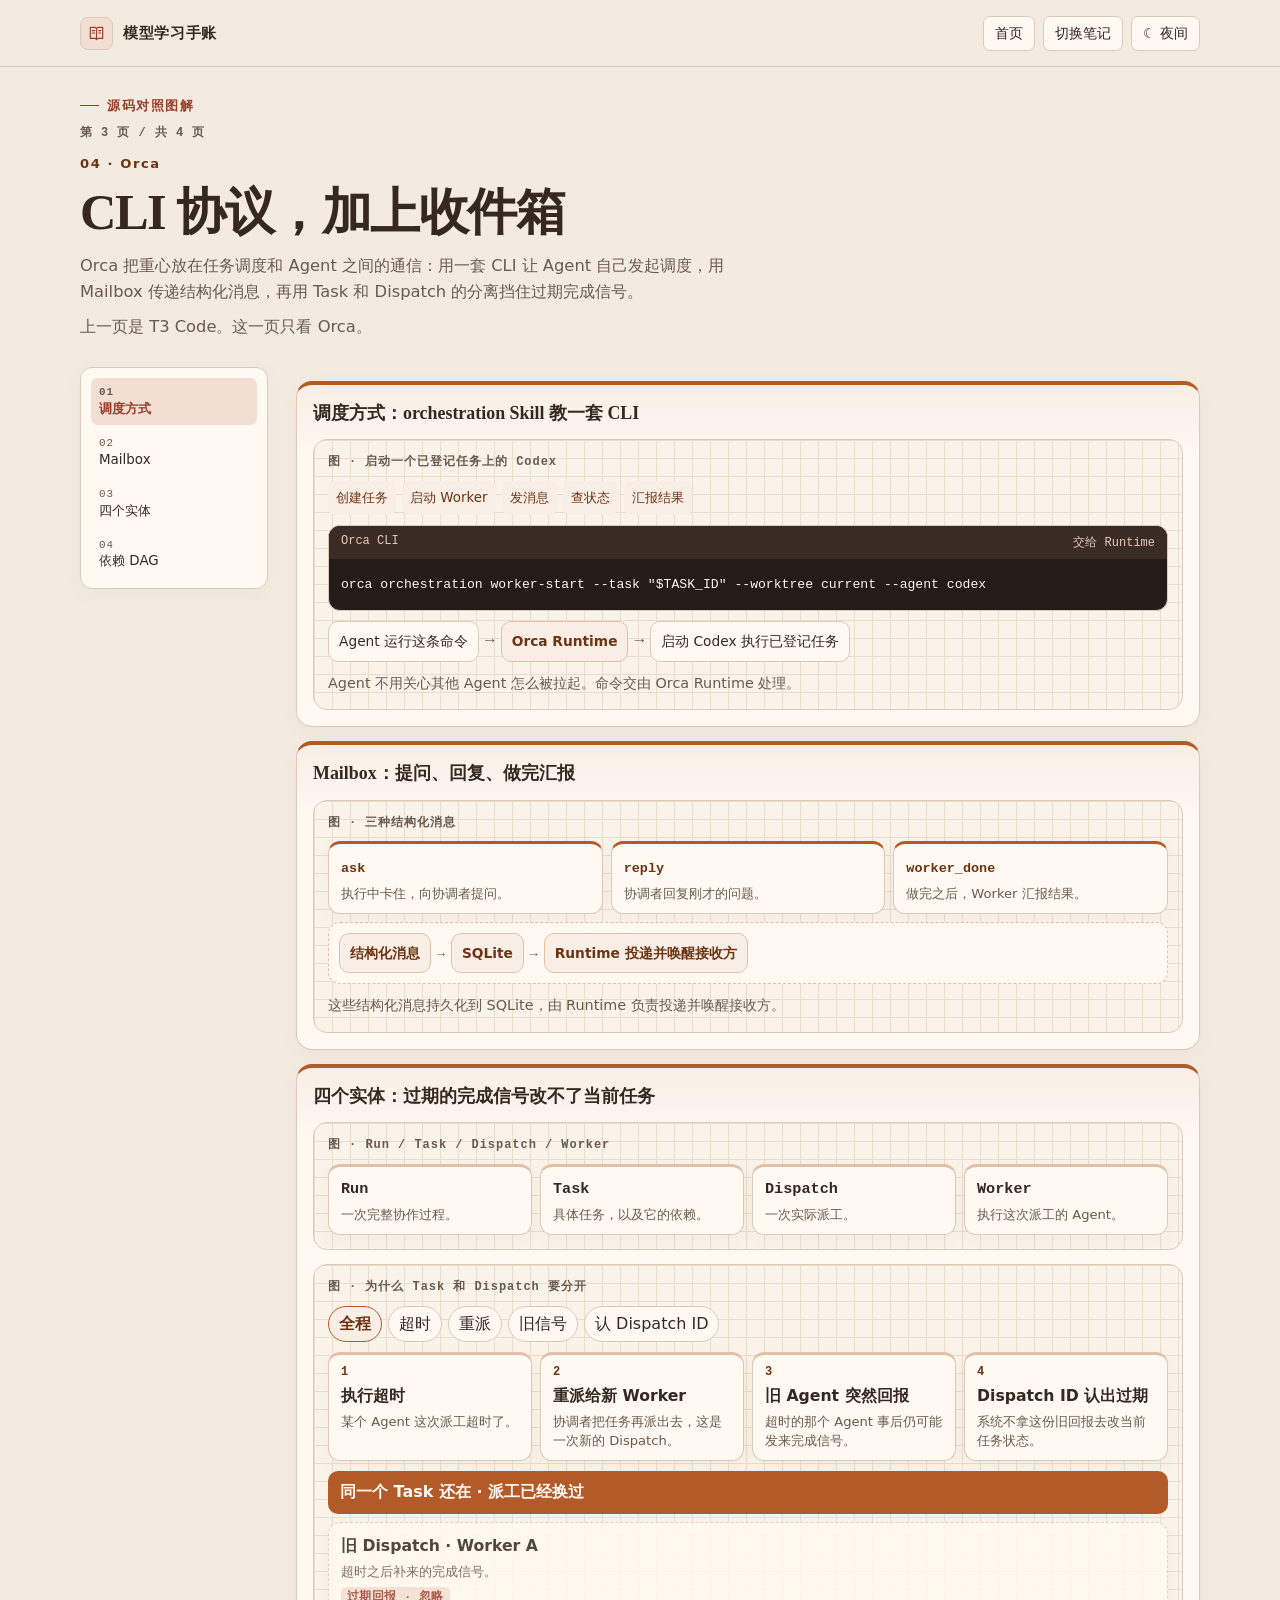
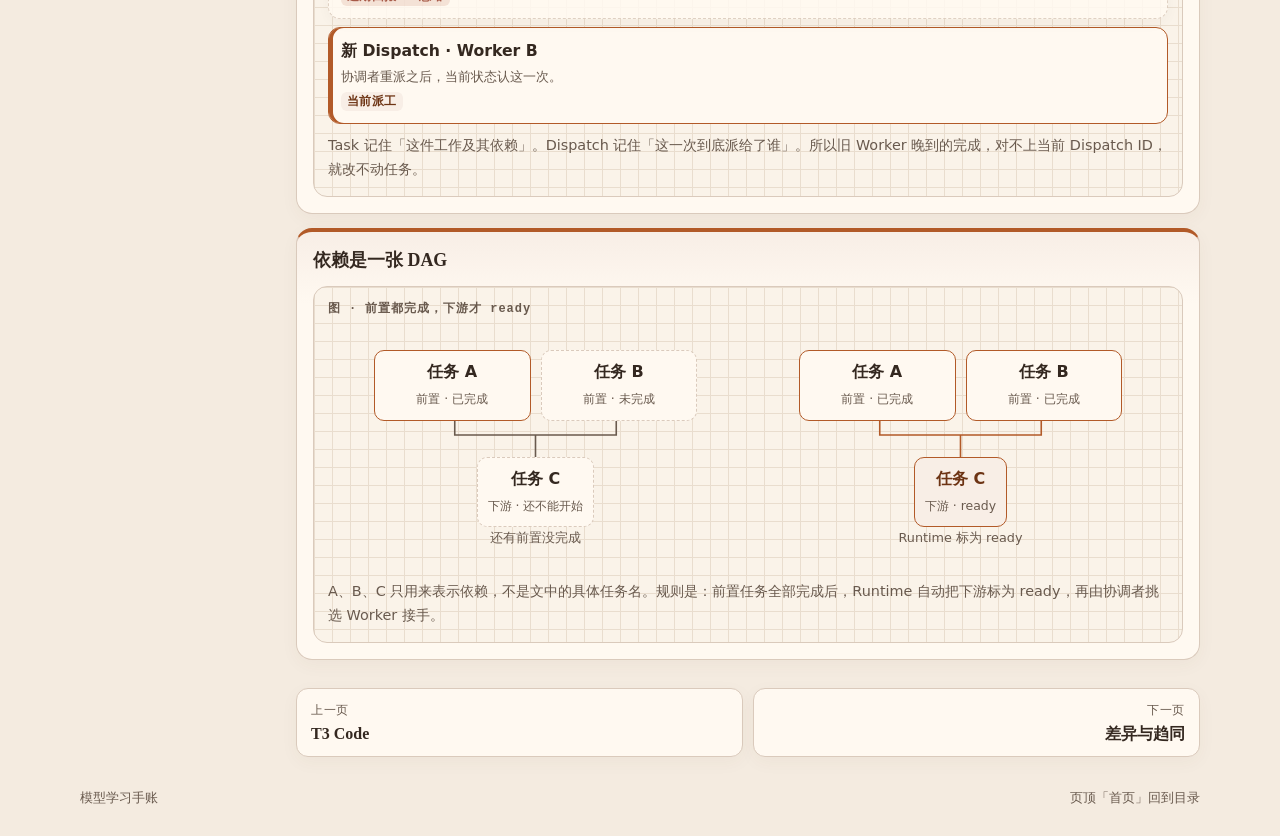
==== orca-orchestration.html @ fe47d328 "Split the T3 Code and Orca note into a four-page series Move the existing explainer out of one long " ====
<!doctype html>
<html lang="zh-CN" data-theme="day">
<head>
<meta charset="utf-8">
<meta name="viewport" content="width=device-width, initial-scale=1">
<meta name="description" content="Orca 把重心放在任务调度和 Agent 之间的通信：用一套 CLI 让 Agent 自己发起调度，用 Mailbox 传递结构化消息，再用 Task 和 Dispatch 的分离挡住过期完成信号。">
<title>Orca：CLI 协议，加上收件箱</title>
<link rel="prev" href="t3code-orchestration.html">
<link rel="next" href="t3code-orca-compare.html">
<script>
(function () {
  try {
    if (localStorage.getItem("transformer-notebook-theme") === "night") {
      document.documentElement.dataset.theme = "night";
    }
  } catch (error) {}
})();
</script>
<link rel="stylesheet" href="t3code-orca.css">
</head>
<body>
<header class="masthead">
  <div class="wrap masthead__inner">
    <div class="brand">
      <svg class="brand__mark" width="33" height="33" viewBox="0 0 20 20" fill="none" aria-hidden="true">
        <path d="M3.5 3.5h5.2l1.3 1.2 1.3-1.2h5.2v11.7h-5.2L10 16.5l-1.3-1.3H3.5zM10 4.7v11.5M5.8 7h2.1m-2.1 2.5h2.1M12.4 7h1.9m-1.9 2.5h1.9" stroke="currentColor" stroke-width="1.25" stroke-linecap="round" stroke-linejoin="round"/>
      </svg>
      模型学习手账
    </div>
    <!-- 回到站点目录。新增笔记只改 pages.js；多于一篇时 site-nav.js 会在此插入「切换笔记」。 -->
    <nav class="masthead__tools" id="study-nav" aria-label="笔记切换">
      <a class="control" href="index.html">首页</a>
      <button class="control theme-button" id="theme" type="button" aria-pressed="false" aria-label="切换夜间主题">☾ 夜间</button>
    </nav>
  </div>
</header>
<main class="wrap">
  <div class="hero">
    <div class="eyebrow">源码对照图解</div>
    <p class="series-pos">第 3 页 / 共 4 页</p>
    <p class="kicker kicker--orca">04 · Orca</p>
    <h1>CLI 协议，加上收件箱</h1>
    <p class="lede">Orca 把重心放在任务调度和 Agent 之间的通信：用一套 CLI 让 Agent 自己发起调度，用 Mailbox 传递结构化消息，再用 Task 和 Dispatch 的分离挡住过期完成信号。</p>
    <p class="lede series-note">上一页是 T3 Code。这一页只看 Orca。</p>
  </div>
  <div class="layout">
    <nav aria-label="页内章节">
      <ol class="toc" id="toc">
        <li><a href="#skill"><small>01</small>调度方式</a></li>
        <li><a href="#mailbox"><small>02</small>Mailbox</a></li>
        <li><a href="#entities"><small>03</small>四个实体</a></li>
        <li><a href="#dag"><small>04</small>依赖 DAG</a></li>
      </ol>
    </nav>
    <div class="sheet">
      <section class="section" id="orca">
        <div class="band band--orca" id="skill">
          <h3>调度方式：orchestration Skill 教一套 CLI</h3>
          <figure class="figure">
            <figcaption class="figure__label">图 · 启动一个已登记任务上的 Codex</figcaption>
            <ul class="skill-list" aria-label="这套 CLI 覆盖的动作">
              <li>创建任务</li>
              <li>启动 Worker</li>
              <li>发消息</li>
              <li>查状态</li>
              <li>汇报结果</li>
            </ul>
            <div class="term" style="margin-top:10px">
              <header><span>Orca CLI</span><span>交给 Runtime</span></header>
              <pre><code><span>orca</span> <span>orchestration</span> <span>worker-start</span> <span>--task</span> <span>"$TASK_ID"</span> <span>--worktree</span> <span>current</span> <span>--agent</span> <span>codex</span></code></pre>
            </div>
            <div class="pipe" style="margin-top:10px">
              <span class="pipe__node">Agent 运行这条命令</span>
              <span class="pipe__arrow" aria-hidden="true">→</span>
              <span class="pipe__node pipe__node--core" style="border-color:var(--orca-line);background:var(--orca-soft);color:var(--orca-deep)">Orca Runtime</span>
              <span class="pipe__arrow" aria-hidden="true">→</span>
              <span class="pipe__node">启动 Codex 执行已登记任务</span>
            </div>
            <p class="figure__note">Agent 不用关心其他 Agent 怎么被拉起。命令交由 Orca Runtime 处理。</p>
          </figure>
        </div>

        <div class="band band--orca" id="mailbox">
          <h3>Mailbox：提问、回复、做完汇报</h3>
          <figure class="figure">
            <figcaption class="figure__label">图 · 三种结构化消息</figcaption>
            <div class="msgs">
              <article class="msg">
                <b><code>ask</code></b>
                <span>执行中卡住，向协调者提问。</span>
              </article>
              <article class="msg">
                <b><code>reply</code></b>
                <span>协调者回复刚才的问题。</span>
              </article>
              <article class="msg">
                <b><code>worker_done</code></b>
                <span>做完之后，Worker 汇报结果。</span>
              </article>
            </div>
            <div class="mail-store">
              <b>结构化消息</b>
              <span class="pipe__arrow" aria-hidden="true">→</span>
              <b>SQLite</b>
              <span class="pipe__arrow" aria-hidden="true">→</span>
              <b>Runtime 投递并唤醒接收方</b>
            </div>
            <p class="figure__note">这些结构化消息持久化到 SQLite，由 Runtime 负责投递并唤醒接收方。</p>
          </figure>
        </div>

        <div class="band band--orca" id="entities">
          <h3>四个实体：过期的完成信号改不了当前任务</h3>
          <figure class="figure">
            <figcaption class="figure__label">图 · Run / Task / Dispatch / Worker</figcaption>
            <ul class="glossary">
              <li class="gloss"><b>Run</b><span>一次完整协作过程。</span></li>
              <li class="gloss"><b>Task</b><span>具体任务，以及它的依赖。</span></li>
              <li class="gloss"><b>Dispatch</b><span>一次实际派工。</span></li>
              <li class="gloss"><b>Worker</b><span>执行这次派工的 Agent。</span></li>
            </ul>
          </figure>
          <figure class="figure story" id="story" data-focus="all">
            <figcaption class="figure__label">图 · 为什么 Task 和 Dispatch 要分开</figcaption>
            <div class="stepper" role="group" aria-label="看过期回报的四步">
              <button type="button" data-focus="all" aria-pressed="true">全程</button>
              <button type="button" data-focus="1" aria-pressed="false">超时</button>
              <button type="button" data-focus="2" aria-pressed="false">重派</button>
              <button type="button" data-focus="3" aria-pressed="false">旧信号</button>
              <button type="button" data-focus="4" aria-pressed="false">认 Dispatch ID</button>
            </div>
            <ol class="steps">
              <li class="step" data-step="1"><i>1</i><b>执行超时</b><span>某个 Agent 这次派工超时了。</span></li>
              <li class="step" data-step="2"><i>2</i><b>重派给新 Worker</b><span>协调者把任务再派出去，这是一次新的 Dispatch。</span></li>
              <li class="step" data-step="3"><i>3</i><b>旧 Agent 突然回报</b><span>超时的那个 Agent 事后仍可能发来完成信号。</span></li>
              <li class="step" data-step="4"><i>4</i><b>Dispatch ID 认出过期</b><span>系统不拿这份旧回报去改当前任务状态。</span></li>
            </ol>
            <div class="dispatches" style="margin-top:10px">
              <div class="task-head">同一个 Task 还在 · 派工已经换过</div>
              <article class="dispatch dispatch--stale">
                <b>旧 Dispatch · Worker A</b>
                <span>超时之后补来的完成信号。</span>
                <em class="stamp stamp--stale">过期回报 · 忽略</em>
              </article>
              <article class="dispatch dispatch--live">
                <b>新 Dispatch · Worker B</b>
                <span>协调者重派之后，当前状态认这一次。</span>
                <em class="stamp stamp--live">当前派工</em>
              </article>
            </div>
            <p class="figure__note">Task 记住「这件工作及其依赖」。Dispatch 记住「这一次到底派给了谁」。所以旧 Worker 晚到的完成，对不上当前 Dispatch ID，就改不动任务。</p>
          </figure>
        </div>

        <div class="band band--orca" id="dag">
          <h3>依赖是一张 DAG</h3>
          <figure class="figure">
            <figcaption class="figure__label">图 · 前置都完成，下游才 ready</figcaption>
            <div class="pair">
              <figure class="dag is-blocked">
                <div class="dag__row">
                  <div class="dag__node is-done"><b>任务 A</b><span>前置 · 已完成</span></div>
                  <div class="dag__node is-wait"><b>任务 B</b><span>前置 · 未完成</span></div>
                </div>
                <svg viewBox="0 0 100 36" preserveAspectRatio="none" aria-hidden="true">
                  <path d="M25 0 V14 H75 V0 M50 14 V36" fill="none" stroke="currentColor" stroke-width="1.6" vector-effect="non-scaling-stroke"/>
                </svg>
                <div class="dag__node is-wait"><b>任务 C</b><span>下游 · 还不能开始</span></div>
                <figcaption>还有前置没完成</figcaption>
              </figure>
              <figure class="dag">
                <div class="dag__row">
                  <div class="dag__node is-done"><b>任务 A</b><span>前置 · 已完成</span></div>
                  <div class="dag__node is-done"><b>任务 B</b><span>前置 · 已完成</span></div>
                </div>
                <svg viewBox="0 0 100 36" preserveAspectRatio="none" aria-hidden="true">
                  <path d="M25 0 V14 H75 V0 M50 14 V36" fill="none" stroke="currentColor" stroke-width="1.6" vector-effect="non-scaling-stroke"/>
                </svg>
                <div class="dag__node is-ready"><b>任务 C</b><span>下游 · ready</span></div>
                <figcaption>Runtime 标为 ready</figcaption>
              </figure>
            </div>
            <p class="figure__note">A、B、C 只用来表示依赖，不是文中的具体任务名。规则是：前置任务全部完成后，Runtime 自动把下游标为 ready，再由协调者挑选 Worker 接手。</p>
          </figure>
        </div>
      </section>
      <nav class="series-nav" aria-label="系列翻页">
          <a class="series-nav__link series-nav__link--prev" href="t3code-orchestration.html">
            <small>上一页</small>
            <b>T3 Code</b>
          </a>
          <a class="series-nav__link series-nav__link--next" href="t3code-orca-compare.html">
            <small>下一页</small>
            <b>差异与趋同</b>
          </a>
      </nav>
    </div>
  </div>
  <footer class="footer">
    <span>模型学习手账</span>
    <span>页顶「首页」回到目录</span>
  </footer>
</main>
<script src="t3code-orca.js"></script>
<script src="pages.js"></script>
<script src="site-nav.js"></script>
</body>
</html>
---- t3code-orca.css ----
/* 四页系列共用：t3code-orca.html、t3code-orchestration.html、orca-orchestration.html、t3code-orca-compare.html。 */
:root {
  color-scheme: light;
  --paper: #f4ebe0;
  --sheet: #fff9f1;
  --canvas: #faf3e9;
  --quiet: #efe4d7;
  --border: #dacabc;
  --grid: #e9ddce;
  --ink: #342820;
  --muted: #695a4e;
  --accent: #983e2b;
  --accent-ink: #fff8f0;
  --tint: #f3ded3;
  --gold: #795b28;
  --wheat: #f1e5ca;
  --shadow: 0 5px 18px #64432b0b;
  --t3: #14656f;
  --t3-deep: #0e4650;
  --t3-soft: #e5f4f5;
  --t3-line: #9dced4;
  --orca: #b25a28;
  --orca-deep: #6d3414;
  --orca-soft: #f8eee6;
  --orca-line: #e2c0a8;
  --serif: Georgia, "Songti SC", "Noto Serif CJK SC", "SimSun", serif;
  --sans: system-ui, -apple-system, "PingFang SC", "Microsoft YaHei", sans-serif;
  --mono: ui-monospace, "SFMono-Regular", Consolas, monospace;
}
:root[data-theme="night"] {
  color-scheme: dark;
  --paper: #211e1a;
  --sheet: #2a2520;
  --canvas: #27231f;
  --quiet: #332b25;
  --border: #514237;
  --grid: #372f28;
  --ink: #f7e8d6;
  --muted: #c4ae99;
  --accent: #f0a28a;
  --accent-ink: #321d16;
  --tint: #462e27;
  --gold: #e6c485;
  --wheat: #3c3324;
  --shadow: 0 5px 18px #140e0a22;
  --t3: #8ed3db;
  --t3-deep: #d7f6f8;
  --t3-soft: #1a3336;
  --t3-line: #3d6c72;
  --orca: #f0b48f;
  --orca-deep: #fde6d8;
  --orca-soft: #3a2c24;
  --orca-line: #7a5340;
}
* { box-sizing: border-box; }
html { scroll-behavior: smooth; }
body {
  margin: 0;
  min-width: 300px;
  background: var(--paper);
  color: var(--ink);
  font: 16px/1.65 var(--sans);
}
button { font: inherit; color: var(--ink); cursor: pointer; }
a { color: var(--accent); }
h1, h2, h3, p { margin: 0; }
button:focus-visible, a:focus-visible {
  outline: 2px solid var(--accent);
  outline-offset: 3px;
}
code {
  font-family: var(--mono);
  font-size: .86em;
}
.wrap { width: min(1120px, calc(100% - 40px)); margin-inline: auto; }
.masthead { position: relative; z-index: 40; border-bottom: 1px solid var(--border); background: var(--paper); }
.masthead__inner {
  display: flex;
  align-items: center;
  justify-content: space-between;
  gap: 12px;
  min-height: 66px;
  flex-wrap: wrap;
}
.brand { display: flex; align-items: center; gap: 10px; font-weight: 750; letter-spacing: .045em; font-size: .91rem; }
.brand__mark { color: var(--accent); background: var(--tint); border: 1px solid var(--border); border-radius: 8px; padding: 6px; }
.masthead__tools { display: flex; align-items: center; justify-content: flex-end; gap: 8px; margin-left: auto; }
.masthead__tools a.control { text-decoration: none; }
.control {
  display: inline-flex;
  align-items: center;
  justify-content: center;
  gap: 7px;
  min-height: 35px;
  border: 1px solid var(--border);
  border-radius: 7px;
  padding: 5px 11px;
  background: var(--sheet);
  color: var(--ink);
  font-size: .875rem;
  line-height: 1.35;
  white-space: nowrap;
}
.control:hover { border-color: var(--accent); color: var(--accent); }
.hero { padding-block: 28px 8px; }
.eyebrow, .kicker {
  display: flex;
  align-items: center;
  gap: 8px;
  color: var(--accent);
  font-size: .82rem;
  font-weight: 750;
  letter-spacing: .12em;
}
.eyebrow::before { content: ""; width: 19px; border-top: 1px solid currentColor; }
.hero h1 {
  max-width: 16em;
  margin: 8px 0 10px;
  font: 700 clamp(1.85rem, 4.6vw, 3.15rem)/1.18 var(--serif);
  letter-spacing: -.03em;
}
.hero h1 span { color: var(--accent); }
.lede { max-width: 42em; color: var(--muted); font-size: 1.02rem; text-wrap: pretty; }
.layout {
  display: grid;
  grid-template-columns: 188px minmax(0, 1fr);
  gap: 28px;
  align-items: start;
  padding-top: 18px;
}
.toc {
  position: sticky;
  top: 14px;
  display: grid;
  gap: 4px;
  margin: 0;
  padding: 10px;
  list-style: none;
  border: 1px solid var(--border);
  border-radius: 12px;
  background: var(--sheet);
  box-shadow: var(--shadow);
}
.toc a {
  display: block;
  padding: 7px 8px;
  border-radius: 7px;
  color: inherit;
  text-decoration: none;
  font-size: .84rem;
  line-height: 1.35;
}
.toc a:hover { background: var(--quiet); }
.toc a[aria-current="location"] { background: var(--tint); color: var(--accent); font-weight: 750; }
.toc small { display: block; color: var(--muted); font-family: var(--mono); font-size: .68rem; letter-spacing: .08em; }
.sheet { display: grid; gap: 28px; min-width: 0; padding-bottom: 12px; }
.section { scroll-margin-top: 18px; }
.section h2 {
  margin: 4px 0 8px;
  font: 700 clamp(1.45rem, 3vw, 1.9rem)/1.25 var(--serif);
  letter-spacing: -.02em;
}
.section .intro { max-width: 44em; color: var(--muted); text-wrap: pretty; }
.kicker--t3 { color: var(--t3-deep); }
.kicker--orca { color: var(--orca-deep); }
.band {
  display: grid;
  gap: 14px;
  margin-top: 14px;
  padding: 16px;
  border: 1px solid var(--border);
  border-radius: 16px;
  background: var(--sheet);
  box-shadow: var(--shadow);
}
.band--t3 { border-top: 4px solid var(--t3); background: linear-gradient(180deg, var(--t3-soft), var(--sheet) 72px); }
.band--orca { border-top: 4px solid var(--orca); background: linear-gradient(180deg, var(--orca-soft), var(--sheet) 72px); }
.band h3 { font: 700 1.12rem/1.35 var(--serif); }
.figure {
  margin: 0;
  padding: 14px;
  border: 1px solid var(--border);
  border-radius: 14px;
  background-color: var(--canvas);
  background-image:
    linear-gradient(to right, var(--grid) 1px, transparent 1px),
    linear-gradient(to bottom, var(--grid) 1px, transparent 1px);
  background-size: 18px 18px;
}
.figure__label {
  margin-bottom: 10px;
  color: var(--muted);
  font: 700 .75rem/1.4 var(--mono);
  letter-spacing: .08em;
}
.figure__note { margin-top: 10px; color: var(--muted); font-size: .9rem; text-wrap: pretty; }
.chips { display: flex; flex-wrap: wrap; gap: 6px; margin: 8px 0 0; padding: 0; list-style: none; }
.chips li, .chip {
  padding: 3px 8px;
  border: 1px solid var(--border);
  border-radius: 999px;
  background: var(--sheet);
  color: var(--ink);
  font-size: .78rem;
  line-height: 1.45;
}
.chip--t3 { border-color: var(--t3-line); background: var(--t3-soft); color: var(--t3-deep); }
.chip--orca { border-color: var(--orca-line); background: var(--orca-soft); color: var(--orca-deep); }
.breaks, .jobs, .glossary, .steps, .msgs, .pair, .focus, .os-map { margin: 0; padding: 0; list-style: none; }
.breaks { display: grid; grid-template-columns: repeat(4, minmax(0, 1fr)); gap: 8px; }
.breaks li, .job, .gloss, .step, .msg, .prov, .tree__node, .dispatch, .os-map li {
  min-width: 0;
  padding: 10px 12px;
  border: 1px solid var(--border);
  border-radius: 12px;
  background: var(--sheet);
  box-shadow: var(--shadow);
}
.breaks b, .job b, .gloss b, .step b, .msg b, .prov b, .tree__node b, .dispatch b { display: block; font-size: .98rem; }
.breaks span, .job span, .gloss span, .step span, .msg span, .prov span, .tree__node span, .dispatch span, .term small, .mail-store span {
  display: block;
  margin-top: 3px;
  color: var(--muted);
  font-size: .82rem;
  line-height: 1.45;
  text-wrap: pretty;
}
.breaks li { position: relative; }
.breaks li::before {
  content: attr(data-n);
  display: inline-block;
  margin-bottom: 6px;
  color: var(--accent);
  font: 700 .75rem var(--mono);
}
.islands { display: grid; gap: 8px; }
.islands__row { display: grid; grid-template-columns: repeat(4, minmax(0, 1fr)); gap: 8px; }
.agent {
  padding: 12px 10px;
  border: 1px dashed var(--border);
  border-radius: 12px;
  background: var(--sheet);
  text-align: center;
  font-weight: 750;
}
.agent small { display: block; margin-top: 4px; color: var(--muted); font-weight: 500; font-size: .75rem; }
.gap-line, .layer-bar, .meet-bar {
  padding: 10px 12px;
  border-radius: 12px;
  text-align: center;
}
.gap-line { border: 1px dashed var(--accent); color: var(--accent); background: var(--tint); font-size: .88rem; }
.layer-bar { background: var(--ink); color: var(--paper); }
.layer-bar b, .meet-bar b { display: block; font-family: var(--serif); }
.layer-bar span, .meet-bar span { display: block; margin-top: 2px; font-size: .82rem; opacity: .85; }
.stack { display: grid; gap: 0; }
.role { padding: 14px; border: 1px solid var(--border); border-radius: 14px; background: var(--sheet); }
.role + .role-join { margin-block: 0; }
.role--coord { border-color: var(--t3-line); box-shadow: inset 4px 0 0 var(--t3); }
.role--orch { border-color: var(--orca-line); box-shadow: inset 4px 0 0 var(--orca); }
.role header { display: flex; justify-content: space-between; gap: 8px; align-items: baseline; flex-wrap: wrap; }
.role header b { font: 700 1.15rem/1.3 var(--serif); }
.role header em { color: var(--muted); font-style: normal; font-size: .82rem; }
.verbs { display: flex; flex-wrap: wrap; gap: 6px; margin: 10px 0 0; padding: 0; list-style: none; }
.verbs li { padding: 4px 8px; border-radius: 8px; background: var(--quiet); font-size: .84rem; }
.role-join {
  display: grid;
  justify-items: center;
  gap: 2px;
  padding: 6px 0;
  color: var(--accent);
  font: 700 .78rem var(--mono);
  letter-spacing: .06em;
}
.role-join i { font-style: normal; font-size: 1.1rem; line-height: 1; }
.jobs { display: grid; grid-template-columns: repeat(3, minmax(0, 1fr)); gap: 8px; }
.job { border-top: 3px solid var(--accent); }
.job b { font-family: var(--serif); }
.duo { display: grid; grid-template-columns: minmax(0, 1.15fr) minmax(0, .85fr); gap: 12px; }
.rail-flow { display: grid; gap: 0; margin: 0; padding: 0; list-style: none; }
.rail-flow > li { position: relative; padding: 0 0 14px 26px; }
.rail-flow > li:last-child { padding-bottom: 0; }
.rail-flow > li::before {
  content: "";
  position: absolute;
  left: 0;
  top: 4px;
  width: 12px;
  height: 12px;
  border: 2px solid var(--t3);
  border-radius: 50%;
  background: var(--sheet);
}
.rail-flow > li:not(:last-child)::after {
  content: "";
  position: absolute;
  left: 5px;
  top: 18px;
  bottom: 0;
  width: 2px;
  background: var(--t3-line);
}
.rail-flow strong { display: block; }
.rail-flow p { color: var(--muted); font-size: .88rem; }
.tree { display: grid; gap: 0; align-content: start; }
.tree__node--parent { border-color: var(--t3-line); box-shadow: inset 4px 0 0 var(--t3); }
.tree__child {
  margin-left: 28px;
  padding: 12px 0 0 16px;
  border-left: 2px solid var(--t3);
  position: relative;
}
.tree__child::before {
  content: "";
  position: absolute;
  left: 0;
  top: 28px;
  width: 16px;
  border-top: 2px solid var(--t3);
}
.pipe, .mail-store, .legend {
  display: flex;
  flex-wrap: wrap;
  align-items: center;
  gap: 6px;
  margin: 14px 0 0;
  padding: 0;
  list-style: none;
}
.mech { display: grid; justify-items: center; gap: 8px; margin-top: 10px; }
.mech__group {
  display: flex;
  flex-wrap: wrap;
  justify-content: center;
  gap: 6px;
  width: 100%;
  padding: 10px;
  border: 1px dashed var(--t3-line);
  border-radius: 12px;
  background: var(--t3-soft);
}
.mech__group span {
  padding: 6px 10px;
  border: 1px solid var(--t3-line);
  border-radius: 10px;
  background: var(--sheet);
  color: var(--t3-deep);
  font-size: .86rem;
}
.pipe__node, .mail-store b {
  padding: 8px 10px;
  border: 1px solid var(--border);
  border-radius: 10px;
  background: var(--sheet);
  font-size: .86rem;
}
.pipe__node--core { border-color: var(--t3-line); background: var(--t3-soft); color: var(--t3-deep); font-weight: 750; }
.pipe__arrow { color: var(--muted); font-family: var(--mono); }
.events { display: grid; grid-template-columns: 1fr 1fr; gap: 8px; }
.event {
  padding: 8px 10px;
  border-radius: 10px;
  border: 1px solid var(--t3-line);
  background: var(--sheet);
  font-size: .88rem;
}
.client-row { display: grid; grid-template-columns: 1.2fr .8fr; gap: 8px; }
.client-row div {
  padding: 10px 12px;
  border-radius: 12px;
  background: var(--sheet);
  border: 1px solid var(--border);
}
.client-row strong { display: block; }
.client-row span { color: var(--muted); font-size: .82rem; }
.handoff { display: grid; gap: 8px; }
.appthead {
  padding: 10px 12px;
  border-radius: 12px;
  background: var(--t3);
  color: #f4fffe;
  text-align: center;
}
:root[data-theme="night"] .appthead { color: #10282c; }
.appthead b { font-family: var(--serif); }
.appthead span { display: block; font-size: .8rem; opacity: .9; }
.providers { display: grid; grid-template-columns: repeat(3, minmax(0, 1fr)); gap: 8px; }
.prov { border-top: 3px solid var(--t3-line); transition: opacity .2s, border-color .2s; }
.prov b { font-size: .92rem; }
.prov--back { border-top-color: var(--t3); background: var(--t3-soft); }
.handoff[data-focus="1"] .prov:not([data-step="1"]),
.handoff[data-focus="2"] .prov:not([data-step="2"]),
.handoff[data-focus="3"] .prov:not([data-step="3"]) { opacity: .72; }
.stepper { display: flex; flex-wrap: wrap; gap: 6px; margin-bottom: 10px; }
.stepper button {
  min-height: 34px;
  border: 1px solid var(--border);
  border-radius: 999px;
  padding: 4px 10px;
  background: var(--sheet);
}
.stepper button[aria-pressed="true"] { border-color: var(--t3); background: var(--t3-soft); color: var(--t3-deep); font-weight: 750; }
.band--orca .stepper button[aria-pressed="true"] { border-color: var(--orca); background: var(--orca-soft); color: var(--orca-deep); }
.limit {
  padding: 10px 12px;
  border: 1px dashed var(--gold);
  border-radius: 12px;
  background: var(--wheat);
  color: var(--ink);
  font-size: .9rem;
}
.limit b { color: var(--gold); }
.term {
  overflow: hidden;
  border: 1px solid var(--border);
  border-radius: 12px;
  background: #241c17;
  color: #f6e7da;
}
:root[data-theme="night"] .term { background: #140f0c; }
.term header {
  display: flex;
  justify-content: space-between;
  gap: 8px;
  padding: 8px 12px;
  background: #3a2b24;
  color: #e7cbb8;
  font: .75rem var(--mono);
}
.term pre { margin: 0; padding: 12px; overflow-x: auto; }
.term code { font-size: .82rem; line-height: 1.55; color: #fff6ee; white-space: pre-wrap; }
.term code span { white-space: nowrap; }
.skill-list { display: flex; flex-wrap: wrap; gap: 6px; margin: 0; padding: 0; list-style: none; }
.skill-list li { padding: 6px 8px; border-radius: 8px; background: var(--orca-soft); color: var(--orca-deep); font-size: .84rem; }
.msgs { display: grid; grid-template-columns: repeat(3, minmax(0, 1fr)); gap: 8px; }
.msg { border-top: 3px solid var(--orca); }
.msg code { color: var(--orca-deep); font-weight: 750; }
.mail-store {
  margin-top: 8px;
  padding: 10px;
  border-radius: 12px;
  background: var(--sheet);
  border: 1px dashed var(--orca-line);
}
.mail-store b { background: var(--orca-soft); color: var(--orca-deep); border-color: var(--orca-line); }
.glossary { display: grid; grid-template-columns: repeat(4, minmax(0, 1fr)); gap: 8px; }
.gloss { border-top: 3px solid var(--orca-line); }
.gloss b { font-family: var(--mono); font-size: .95rem; }
.steps { display: grid; grid-template-columns: repeat(4, minmax(0, 1fr)); gap: 8px; }
.step { border-top: 3px solid var(--orca-line); transition: opacity .2s, border-color .2s; }
.step i { display: block; margin-bottom: 4px; color: var(--orca-deep); font: 700 .75rem var(--mono); font-style: normal; }
.story[data-focus="1"] .step:not([data-step="1"]),
.story[data-focus="2"] .step:not([data-step="2"]),
.story[data-focus="3"] .step:not([data-step="3"]),
.story[data-focus="4"] .step:not([data-step="4"]) { opacity: .72; }
.dispatches { display: grid; gap: 8px; }
.task-head {
  padding: 8px 12px;
  border-radius: 10px;
  background: var(--orca);
  color: #fff8f3;
  font-weight: 750;
}
:root[data-theme="night"] .task-head { color: #2a140c; }
.dispatch--stale { border-style: dashed; opacity: .85; }
.dispatch--live { border-color: var(--orca); box-shadow: inset 4px 0 0 var(--orca); }
.stamp {
  display: inline-block;
  margin-top: 6px;
  padding: 2px 6px;
  border-radius: 6px;
  font: 700 .72rem var(--mono);
  letter-spacing: .04em;
}
.stamp--stale { color: var(--accent); background: var(--tint); }
.stamp--live { color: var(--orca-deep); background: var(--orca-soft); }
.pair { display: grid; grid-template-columns: 1fr 1fr; gap: 10px; }
.dag { display: grid; justify-items: center; gap: 0; padding: 6px; }
.dag__row { display: grid; grid-template-columns: 1fr 1fr; gap: 10px; width: min(100%, 420px); }
.dag__node {
  padding: 8px 10px;
  border-radius: 10px;
  border: 1px solid var(--border);
  background: var(--sheet);
  text-align: center;
}
.dag__node b { display: block; }
.dag__node span { color: var(--muted); font-size: .78rem; }
.dag__node.is-done { border-color: var(--orca); }
.dag__node.is-wait { border-style: dashed; }
.dag__node.is-ready { border-color: var(--orca); background: var(--orca-soft); color: var(--orca-deep); }
.dag svg { width: min(100%, 420px); height: 36px; color: var(--orca); }
.dag.is-blocked svg { color: var(--muted); }
.dag figcaption, .pair figcaption { color: var(--muted); font-size: .8rem; text-align: center; }
.focus { display: grid; grid-template-columns: 1fr 1fr; gap: 10px; }
.panel { padding: 14px; border-radius: 14px; border: 1px solid var(--border); background: var(--sheet); }
.panel--t3 { border-top: 4px solid var(--t3); background: linear-gradient(180deg, var(--t3-soft), var(--sheet) 48px); }
.panel--orca { border-top: 4px solid var(--orca); background: linear-gradient(180deg, var(--orca-soft), var(--sheet) 48px); }
.panel h3 { font: 700 1.2rem/1.3 var(--serif); margin-bottom: 8px; }
.panel ul { margin: 0; padding-left: 1.1em; }
.panel li + li { margin-top: 4px; }
.meet { padding: 14px; border-radius: 14px; border: 1px solid var(--border); background: var(--sheet); }
.meet h3 { margin-bottom: 10px; font: 700 1.2rem/1.3 var(--serif); }
.meet-list { display: grid; gap: 8px; margin: 0; padding: 0; list-style: none; }
.meet-list li {
  display: grid;
  grid-template-columns: 92px minmax(0, 1fr);
  gap: 8px;
  align-items: center;
  padding: 8px;
  border-radius: 10px;
  background: var(--canvas);
}
.meet-list b { font-size: .78rem; letter-spacing: .04em; }
.from-t3 b { color: var(--t3-deep); }
.from-orca b { color: var(--orca-deep); }
.from-both b { color: var(--accent); }
.os-map { display: grid; gap: 6px; }
.os-map li {
  display: grid;
  grid-template-columns: minmax(0, 1fr) auto minmax(0, 1fr);
  gap: 8px;
  align-items: center;
  padding: 8px 12px;
}
.os-map .arrow { color: var(--accent); font-family: var(--mono); }
.os-left b, .os-right b { display: block; }
.os-left span, .os-right span { color: var(--muted); font-size: .8rem; }
.os-right { text-align: right; }
.close {
  padding: 14px 16px;
  border-left: 3px solid var(--accent);
  border-radius: 0 12px 12px 0;
  background: var(--tint);
  font: 700 1.05rem/1.55 var(--serif);
}
.footer {
  display: flex;
  justify-content: space-between;
  flex-wrap: wrap;
  gap: 8px 20px;
  padding-block: 18px 28px;
  color: var(--muted);
  font-size: .8rem;
}
@media (max-width: 860px) {
  .wrap { width: calc(100% - 28px); }
  .layout { grid-template-columns: minmax(0, 1fr); gap: 12px; }
  .toc {
    position: sticky;
    top: 0;
    z-index: 30;
    display: flex;
    gap: 6px;
    width: 100%;
    min-width: 0;
    overflow-x: auto;
    border-radius: 0 0 12px 12px;
    scrollbar-width: none;
  }
  .toc::-webkit-scrollbar { display: none; }
  .toc { flex-wrap: nowrap; }
  .toc li { flex: none; }
  .toc a { flex: none; white-space: nowrap; }
  .toc small { display: inline; margin-right: 4px; }
  .section { scroll-margin-top: 68px; }
  .duo, .client-row, .providers, .pair, .focus, .jobs, .msgs, .glossary, .steps, .breaks, .islands__row {
    grid-template-columns: 1fr 1fr;
  }
  .jobs, .msgs, .steps { grid-template-columns: 1fr; }
}
@media (max-width: 560px) {
  .breaks, .islands__row, .glossary, .providers, .pair, .focus, .duo, .client-row, .events {
    grid-template-columns: 1fr;
  }
  .meet-list li, .os-map li { grid-template-columns: 1fr; }
  .os-right { text-align: left; }
  .os-map .arrow { transform: rotate(90deg); justify-self: start; }
  .hero { padding-top: 18px; }
  .masthead__inner { min-height: 56px; }
  .term code { white-space: pre-wrap; }
  .pipe, .mail-store { flex-direction: column; align-items: stretch; }
  .pipe__arrow { text-align: center; }
  .breaks, .islands__row, .glossary, .events { grid-template-columns: 1fr 1fr; }
}
@media (prefers-reduced-motion: reduce) {
  html { scroll-behavior: auto; }
  *, *::before, *::after { transition: none !important; animation: none !important; }
}

.band,
.figure[id] { scroll-margin-top: 18px; }
.hero .kicker { margin-top: 12px; }
.series-pos {
  margin: 8px 0 0;
  color: var(--muted);
  font: 700 .75rem/1.4 var(--mono);
  letter-spacing: .08em;
}
.series-note { margin-top: 8px; }
.series-cards {
  display: grid;
  grid-template-columns: repeat(3, minmax(0, 1fr));
  gap: 10px;
  margin: 14px 0 0;
  padding: 0;
  list-style: none;
}
.series-cards a {
  display: flex;
  flex-direction: column;
  align-items: flex-start;
  gap: 4px;
  min-width: 0;
  height: 100%;
  padding: 12px;
  border: 1px solid var(--border);
  border-radius: 14px;
  background: var(--sheet);
  box-shadow: var(--shadow);
  color: inherit;
  text-decoration: none;
}
.series-cards a:hover { border-color: var(--accent); }
.series-cards small {
  color: var(--muted);
  font: 700 .68rem/1.4 var(--mono);
  letter-spacing: .08em;
}
.series-cards b { font: 700 1.05rem/1.3 var(--serif); }
.series-cards span { color: var(--muted); font-size: .84rem; line-height: 1.45; }
.series-cards .card--t3 { border-top: 4px solid var(--t3); }
.series-cards .card--orca { border-top: 4px solid var(--orca); }
.series-cards .card--both { border-top: 4px solid var(--accent); }
.series-nav {
  display: grid;
  grid-template-columns: 1fr 1fr;
  gap: 10px;
}
.series-nav--solo { grid-template-columns: 1fr; }
.series-nav__link {
  display: grid;
  gap: 2px;
  min-width: 0;
  padding: 12px 14px;
  border: 1px solid var(--border);
  border-radius: 12px;
  background: var(--sheet);
  color: inherit;
  text-decoration: none;
  box-shadow: var(--shadow);
}
.series-nav__link:hover { border-color: var(--accent); color: var(--accent); }
.series-nav__link small {
  color: var(--muted);
  font-size: .75rem;
  letter-spacing: .06em;
}
.series-nav__link b { font: 700 1rem/1.35 var(--serif); }
.series-nav__link--next { text-align: right; }
@media (max-width: 860px) {
  .band,
  .figure[id] { scroll-margin-top: 68px; }
  .series-cards { grid-template-columns: 1fr; }
}
@media (max-width: 560px) {
  .series-nav { grid-template-columns: 1fr; }
  .series-nav__link--next { text-align: left; }
}
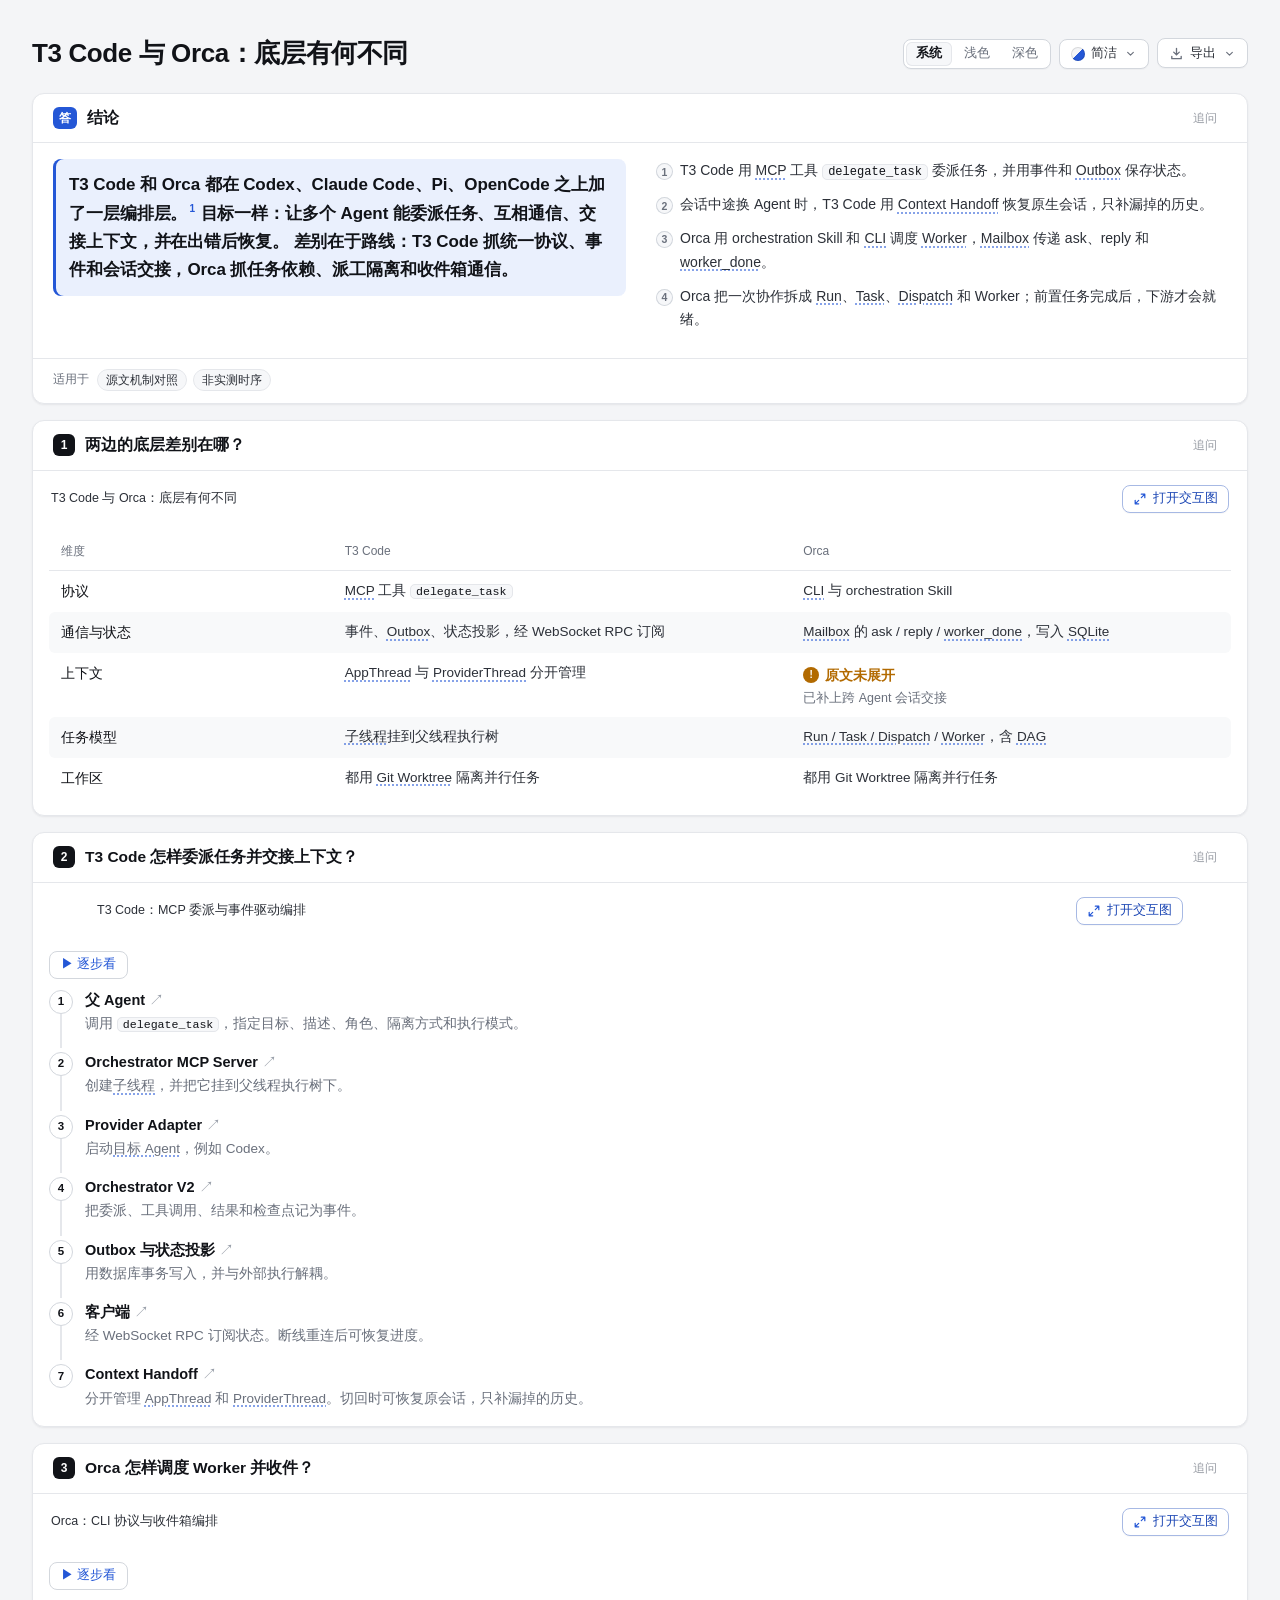
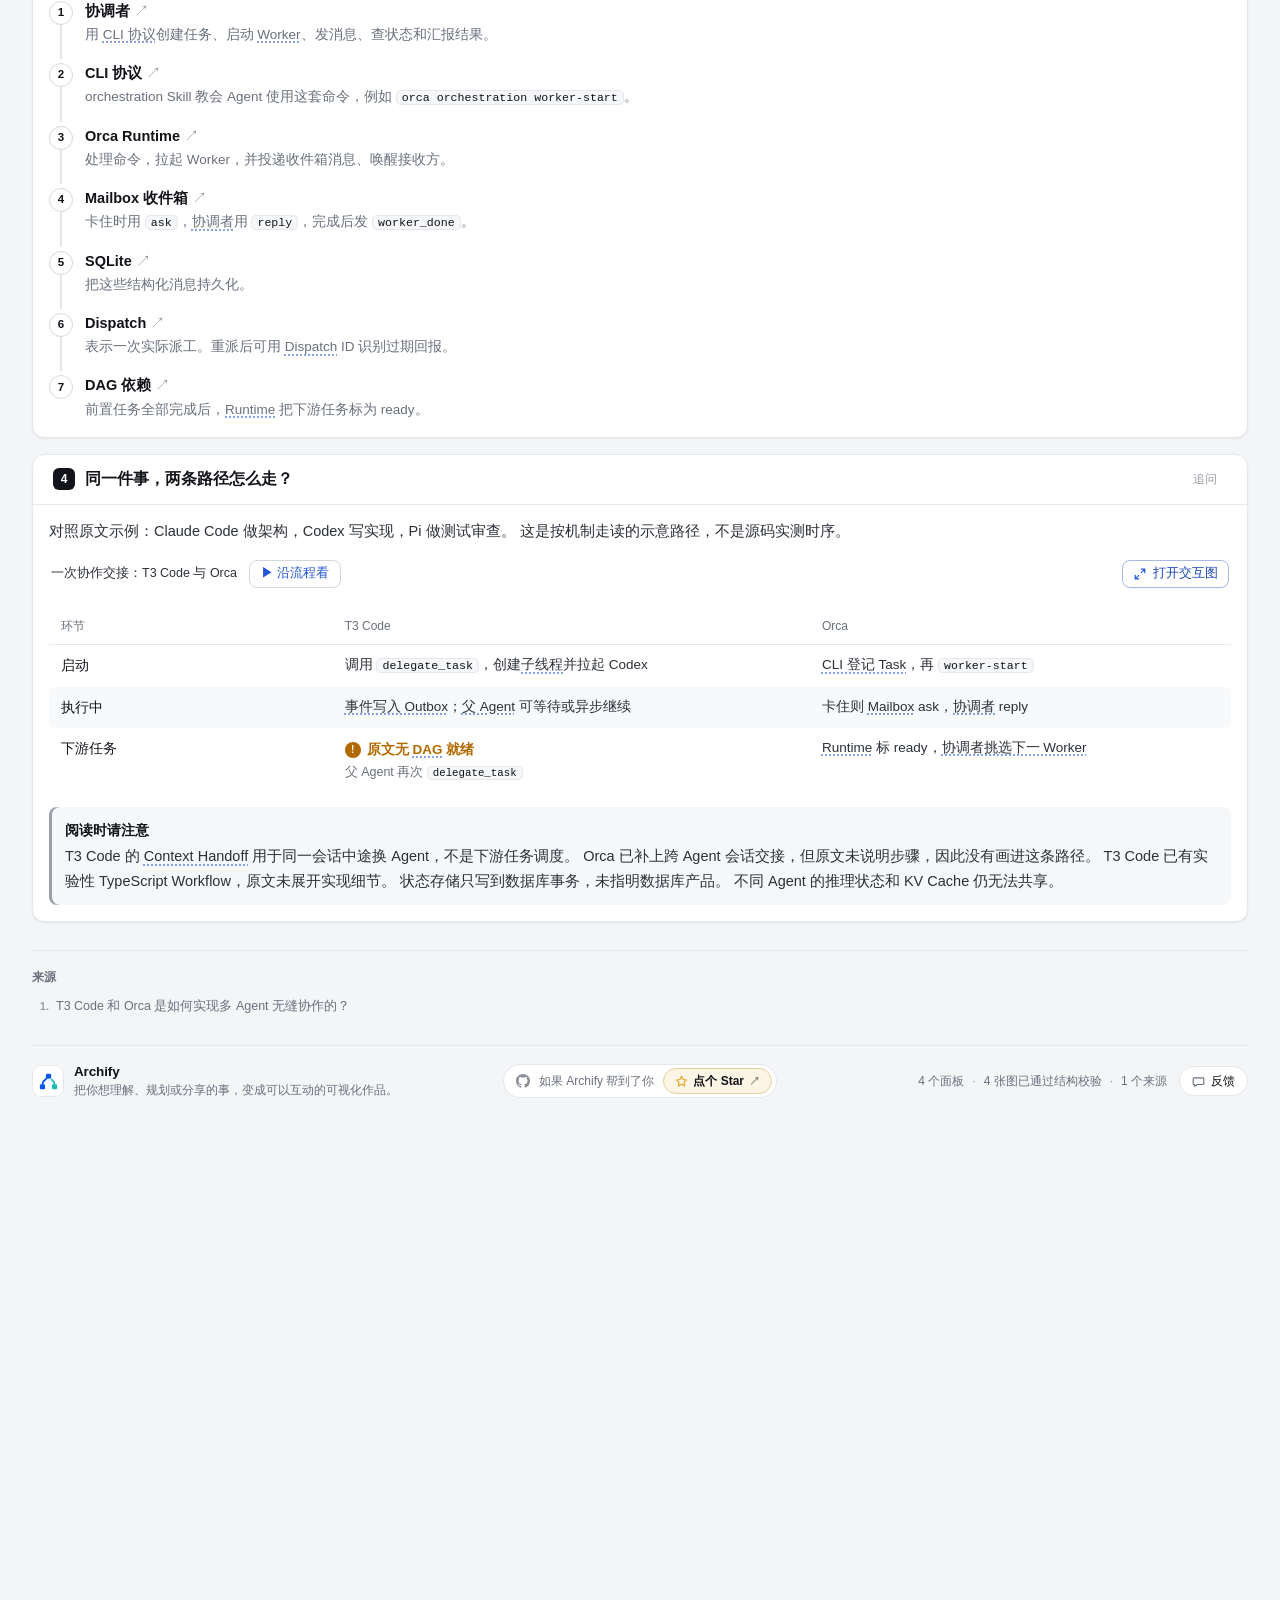
==== commit 94c59a2f: "Replace the T3 Code and Orca series with one Archify page. The handmade four-page notes and their sh" ====
--- a/orca-orchestration.html
+++ b/orca-orchestration.html
@@ -1,208 +1,14 @@
 <!doctype html>
-<html lang="zh-CN" data-theme="day">
+<html lang="zh-CN">
 <head>
 <meta charset="utf-8">
 <meta name="viewport" content="width=device-width, initial-scale=1">
-<meta name="description" content="Orca 把重心放在任务调度和 Agent 之间的通信：用一套 CLI 让 Agent 自己发起调度，用 Mailbox 传递结构化消息，再用 Task 和 Dispatch 的分离挡住过期完成信号。">
-<title>Orca：CLI 协议，加上收件箱</title>
-<link rel="prev" href="t3code-orchestration.html">
-<link rel="next" href="t3code-orca-compare.html">
-<script>
-(function () {
-  try {
-    if (localStorage.getItem("transformer-notebook-theme") === "night") {
-      document.documentElement.dataset.theme = "night";
-    }
-  } catch (error) {}
-})();
-</script>
-<link rel="stylesheet" href="t3code-orca.css">
+<title>T3 Code 与 Orca：底层有何不同</title>
+<link rel="canonical" href="t3-orca-diff.html">
+<meta http-equiv="refresh" content="0; url=t3-orca-diff.html">
+<script>location.replace("t3-orca-diff.html");</script>
 </head>
 <body>
-<header class="masthead">
-  <div class="wrap masthead__inner">
-    <div class="brand">
-      <svg class="brand__mark" width="33" height="33" viewBox="0 0 20 20" fill="none" aria-hidden="true">
-        <path d="M3.5 3.5h5.2l1.3 1.2 1.3-1.2h5.2v11.7h-5.2L10 16.5l-1.3-1.3H3.5zM10 4.7v11.5M5.8 7h2.1m-2.1 2.5h2.1M12.4 7h1.9m-1.9 2.5h1.9" stroke="currentColor" stroke-width="1.25" stroke-linecap="round" stroke-linejoin="round"/>
-      </svg>
-      模型学习手账
-    </div>
-    <!-- 回到站点目录。新增笔记只改 pages.js；多于一篇时 site-nav.js 会在此插入「切换笔记」。 -->
-    <nav class="masthead__tools" id="study-nav" aria-label="笔记切换">
-      <a class="control" href="index.html">首页</a>
-      <button class="control theme-button" id="theme" type="button" aria-pressed="false" aria-label="切换夜间主题">☾ 夜间</button>
-    </nav>
-  </div>
-</header>
-<main class="wrap">
-  <div class="hero">
-    <div class="eyebrow">源码对照图解</div>
-    <p class="series-pos">第 3 页 / 共 4 页</p>
-    <p class="kicker kicker--orca">04 · Orca</p>
-    <h1>CLI 协议，加上收件箱</h1>
-    <p class="lede">Orca 把重心放在任务调度和 Agent 之间的通信：用一套 CLI 让 Agent 自己发起调度，用 Mailbox 传递结构化消息，再用 Task 和 Dispatch 的分离挡住过期完成信号。</p>
-    <p class="lede series-note">上一页是 T3 Code。这一页只看 Orca。</p>
-  </div>
-  <div class="layout">
-    <nav aria-label="页内章节">
-      <ol class="toc" id="toc">
-        <li><a href="#skill"><small>01</small>调度方式</a></li>
-        <li><a href="#mailbox"><small>02</small>Mailbox</a></li>
-        <li><a href="#entities"><small>03</small>四个实体</a></li>
-        <li><a href="#dag"><small>04</small>依赖 DAG</a></li>
-      </ol>
-    </nav>
-    <div class="sheet">
-      <section class="section" id="orca">
-        <div class="band band--orca" id="skill">
-          <h3>调度方式：orchestration Skill 教一套 CLI</h3>
-          <figure class="figure">
-            <figcaption class="figure__label">图 · 启动一个已登记任务上的 Codex</figcaption>
-            <ul class="skill-list" aria-label="这套 CLI 覆盖的动作">
-              <li>创建任务</li>
-              <li>启动 Worker</li>
-              <li>发消息</li>
-              <li>查状态</li>
-              <li>汇报结果</li>
-            </ul>
-            <div class="term" style="margin-top:10px">
-              <header><span>Orca CLI</span><span>交给 Runtime</span></header>
-              <pre><code><span>orca</span> <span>orchestration</span> <span>worker-start</span> <span>--task</span> <span>"$TASK_ID"</span> <span>--worktree</span> <span>current</span> <span>--agent</span> <span>codex</span></code></pre>
-            </div>
-            <div class="pipe" style="margin-top:10px">
-              <span class="pipe__node">Agent 运行这条命令</span>
-              <span class="pipe__arrow" aria-hidden="true">→</span>
-              <span class="pipe__node pipe__node--core" style="border-color:var(--orca-line);background:var(--orca-soft);color:var(--orca-deep)">Orca Runtime</span>
-              <span class="pipe__arrow" aria-hidden="true">→</span>
-              <span class="pipe__node">启动 Codex 执行已登记任务</span>
-            </div>
-            <p class="figure__note">Agent 不用关心其他 Agent 怎么被拉起。命令交由 Orca Runtime 处理。</p>
-          </figure>
-        </div>
-
-        <div class="band band--orca" id="mailbox">
-          <h3>Mailbox：提问、回复、做完汇报</h3>
-          <figure class="figure">
-            <figcaption class="figure__label">图 · 三种结构化消息</figcaption>
-            <div class="msgs">
-              <article class="msg">
-                <b><code>ask</code></b>
-                <span>执行中卡住，向协调者提问。</span>
-              </article>
-              <article class="msg">
-                <b><code>reply</code></b>
-                <span>协调者回复刚才的问题。</span>
-              </article>
-              <article class="msg">
-                <b><code>worker_done</code></b>
-                <span>做完之后，Worker 汇报结果。</span>
-              </article>
-            </div>
-            <div class="mail-store">
-              <b>结构化消息</b>
-              <span class="pipe__arrow" aria-hidden="true">→</span>
-              <b>SQLite</b>
-              <span class="pipe__arrow" aria-hidden="true">→</span>
-              <b>Runtime 投递并唤醒接收方</b>
-            </div>
-            <p class="figure__note">这些结构化消息持久化到 SQLite，由 Runtime 负责投递并唤醒接收方。</p>
-          </figure>
-        </div>
-
-        <div class="band band--orca" id="entities">
-          <h3>四个实体：过期的完成信号改不了当前任务</h3>
-          <figure class="figure">
-            <figcaption class="figure__label">图 · Run / Task / Dispatch / Worker</figcaption>
-            <ul class="glossary">
-              <li class="gloss"><b>Run</b><span>一次完整协作过程。</span></li>
-              <li class="gloss"><b>Task</b><span>具体任务，以及它的依赖。</span></li>
-              <li class="gloss"><b>Dispatch</b><span>一次实际派工。</span></li>
-              <li class="gloss"><b>Worker</b><span>执行这次派工的 Agent。</span></li>
-            </ul>
-          </figure>
-          <figure class="figure story" id="story" data-focus="all">
-            <figcaption class="figure__label">图 · 为什么 Task 和 Dispatch 要分开</figcaption>
-            <div class="stepper" role="group" aria-label="看过期回报的四步">
-              <button type="button" data-focus="all" aria-pressed="true">全程</button>
-              <button type="button" data-focus="1" aria-pressed="false">超时</button>
-              <button type="button" data-focus="2" aria-pressed="false">重派</button>
-              <button type="button" data-focus="3" aria-pressed="false">旧信号</button>
-              <button type="button" data-focus="4" aria-pressed="false">认 Dispatch ID</button>
-            </div>
-            <ol class="steps">
-              <li class="step" data-step="1"><i>1</i><b>执行超时</b><span>某个 Agent 这次派工超时了。</span></li>
-              <li class="step" data-step="2"><i>2</i><b>重派给新 Worker</b><span>协调者把任务再派出去，这是一次新的 Dispatch。</span></li>
-              <li class="step" data-step="3"><i>3</i><b>旧 Agent 突然回报</b><span>超时的那个 Agent 事后仍可能发来完成信号。</span></li>
-              <li class="step" data-step="4"><i>4</i><b>Dispatch ID 认出过期</b><span>系统不拿这份旧回报去改当前任务状态。</span></li>
-            </ol>
-            <div class="dispatches" style="margin-top:10px">
-              <div class="task-head">同一个 Task 还在 · 派工已经换过</div>
-              <article class="dispatch dispatch--stale">
-                <b>旧 Dispatch · Worker A</b>
-                <span>超时之后补来的完成信号。</span>
-                <em class="stamp stamp--stale">过期回报 · 忽略</em>
-              </article>
-              <article class="dispatch dispatch--live">
-                <b>新 Dispatch · Worker B</b>
-                <span>协调者重派之后，当前状态认这一次。</span>
-                <em class="stamp stamp--live">当前派工</em>
-              </article>
-            </div>
-            <p class="figure__note">Task 记住「这件工作及其依赖」。Dispatch 记住「这一次到底派给了谁」。所以旧 Worker 晚到的完成，对不上当前 Dispatch ID，就改不动任务。</p>
-          </figure>
-        </div>
-
-        <div class="band band--orca" id="dag">
-          <h3>依赖是一张 DAG</h3>
-          <figure class="figure">
-            <figcaption class="figure__label">图 · 前置都完成，下游才 ready</figcaption>
-            <div class="pair">
-              <figure class="dag is-blocked">
-                <div class="dag__row">
-                  <div class="dag__node is-done"><b>任务 A</b><span>前置 · 已完成</span></div>
-                  <div class="dag__node is-wait"><b>任务 B</b><span>前置 · 未完成</span></div>
-                </div>
-                <svg viewBox="0 0 100 36" preserveAspectRatio="none" aria-hidden="true">
-                  <path d="M25 0 V14 H75 V0 M50 14 V36" fill="none" stroke="currentColor" stroke-width="1.6" vector-effect="non-scaling-stroke"/>
-                </svg>
-                <div class="dag__node is-wait"><b>任务 C</b><span>下游 · 还不能开始</span></div>
-                <figcaption>还有前置没完成</figcaption>
-              </figure>
-              <figure class="dag">
-                <div class="dag__row">
-                  <div class="dag__node is-done"><b>任务 A</b><span>前置 · 已完成</span></div>
-                  <div class="dag__node is-done"><b>任务 B</b><span>前置 · 已完成</span></div>
-                </div>
-                <svg viewBox="0 0 100 36" preserveAspectRatio="none" aria-hidden="true">
-                  <path d="M25 0 V14 H75 V0 M50 14 V36" fill="none" stroke="currentColor" stroke-width="1.6" vector-effect="non-scaling-stroke"/>
-                </svg>
-                <div class="dag__node is-ready"><b>任务 C</b><span>下游 · ready</span></div>
-                <figcaption>Runtime 标为 ready</figcaption>
-              </figure>
-            </div>
-            <p class="figure__note">A、B、C 只用来表示依赖，不是文中的具体任务名。规则是：前置任务全部完成后，Runtime 自动把下游标为 ready，再由协调者挑选 Worker 接手。</p>
-          </figure>
-        </div>
-      </section>
-      <nav class="series-nav" aria-label="系列翻页">
-          <a class="series-nav__link series-nav__link--prev" href="t3code-orchestration.html">
-            <small>上一页</small>
-            <b>T3 Code</b>
-          </a>
-          <a class="series-nav__link series-nav__link--next" href="t3code-orca-compare.html">
-            <small>下一页</small>
-            <b>差异与趋同</b>
-          </a>
-      </nav>
-    </div>
-  </div>
-  <footer class="footer">
-    <span>模型学习手账</span>
-    <span>页顶「首页」回到目录</span>
-  </footer>
-</main>
-<script src="t3code-orca.js"></script>
-<script src="pages.js"></script>
-<script src="site-nav.js"></script>
+<p><a href="t3-orca-diff.html">T3 Code 与 Orca：底层有何不同</a></p>
 </body>
 </html>
